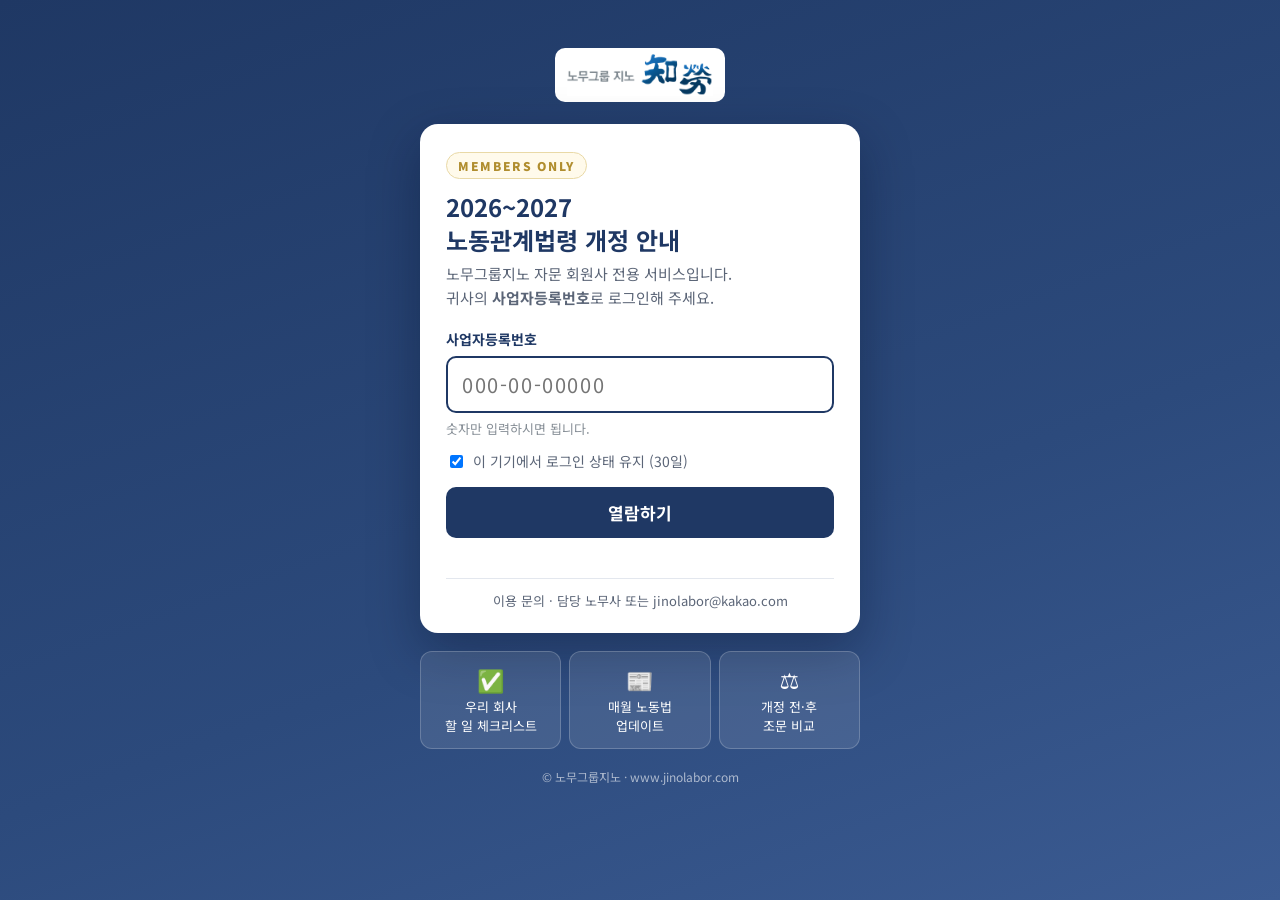
==== law/index.html @ d59f6408 "회원사 전용 노동관계법령 개정 안내(law) 추가 — 사업자번호 로그인, 우리 회사 할 일, 월별 업데이트, TEAM JINO 관리 화면 Co-Authored-By: Claude " ====
<!DOCTYPE html>
<html lang="ko">
<head>
<meta charset="utf-8">
<meta name="viewport" content="width=device-width, initial-scale=1">
<title>2026~2027 노동관계법령 개정 안내 | 노무그룹지노 회원사 전용</title>
<meta name="robots" content="noindex">
<link rel="icon" href="logo.png">
<link rel="apple-touch-icon" href="logo.png">
<link rel="stylesheet" href="style.css">
</head>
<body>

<!-- 로그인 -->
<section class="login" id="login">
 <div class="in">
  <img class="lg" src="logo.png" alt="노무그룹지노">
  <div class="lcard">
   <span class="mo">MEMBERS ONLY</span>
   <h1>2026~2027<br>노동관계법령 개정 안내</h1>
   <p>노무그룹지노 자문 회원사 전용 서비스입니다.<br>귀사의 <b>사업자등록번호</b>로 로그인해 주세요.</p>
   <form id="lform" autocomplete="off">
    <label class="f" for="biz">사업자등록번호</label>
    <input type="text" id="biz" inputmode="numeric" placeholder="000-00-00000" maxlength="12">
    <div class="hint">숫자만 입력하시면 됩니다.</div>
    <label class="rem"><input type="checkbox" id="remember" checked> 이 기기에서 로그인 상태 유지 (30일)</label>
    <button class="go" id="lgo" type="submit">열람하기</button>
   </form>
   <div class="lmsg" id="lmsg"></div>
   <div class="lhelp">이용 문의 · 담당 노무사 또는 jinolabor@kakao.com</div>
  </div>
  <div class="feat">
   <div><b>✅</b>우리 회사<br>할 일 체크리스트</div>
   <div><b>📰</b>매월 노동법<br>업데이트</div>
   <div><b>⚖️</b>개정 전·후<br>조문 비교</div>
  </div>
  <div class="cp">© 노무그룹지노 · www.jinolabor.com</div>
 </div>
</section>

<!-- 본문 -->
<div id="app" hidden>
 <header class="top"><div class="wrap topbar">
  <img class="lg" src="logo.png" alt="노무그룹지노">
  <h1>2026~2027 노동관계법령 개정 안내</h1>
  <span class="who">🔒 <b id="meName"></b> 전용</span>
  <button class="tbtn" id="btnProf">회사 정보</button>
  <button class="tbtn" id="btnOut">로그아웃</button>
 </div></header>
 <nav class="tabs"><div class="wrap">
  <button class="tab" data-t="todo">✅ 우리 회사 할 일<span class="cnt" id="cntTodo"></span></button>
  <button class="tab" data-t="month">📰 월별 업데이트<span class="new" id="newMonth" hidden>NEW</span></button>
  <button class="tab" data-t="all">📚 전체 개정사항<span class="cnt" id="cntAll"></span></button>
 </div></nav>
 <main class="wrap">
  <div id="profBox"></div>
  <section id="v-todo"></section>
  <section id="v-month" hidden></section>
  <section id="v-all" hidden></section>
 </main>
 <footer><div class="fb">
  <span class="ex">본 자료는 <b id="footName"></b> 전용으로 제공되며, 외부 배포를 삼가 주시기 바랍니다.</span><br>
  법령 내용은 공포·고시 원문을 기준으로 정리했으며, 귀사에 적용되는지 애매한 부분은 담당 노무사와 상의해 주세요.<br>
  <b>노무그룹지노</b> · 용산센트럴파크타워 업무동 1003호 · jinolabor@kakao.com · www.jinolabor.com
 </div></footer>
</div>
<div class="loading" id="loading" hidden>불러오는 중…</div>

<script src="common.js"></script>
<script>
var TOKEN='',ME=null,P={},ITEMS=[],ISSUES=[],CHECKS={},TAB='todo',F='open',ALLF={cat:'',mine:true},CUR_ISSUE=null,OPEN=new Set(),PROF_OPEN=false;
var TKEY='jino-law-member-token';

/* ---------- 로그인 ---------- */
function bizDigits(s){return String(s||'').replace(/\D/g,'').slice(0,10)}
function bizFmt(d){return d.length<=3?d:d.length<=5?d.slice(0,3)+'-'+d.slice(3):d.slice(0,3)+'-'+d.slice(3,5)+'-'+d.slice(5)}
function bizValid(d){if(!/^\d{10}$/.test(d))return false;var w=[1,3,7,1,3,7,1,3,5],s=0;for(var i=0;i<9;i++)s+=d[i]*w[i];s+=Math.floor(d[8]*5/10);return (10-s%10)%10===+d[9]}
function say(t,err){var m=$('#lmsg');m.textContent=t||'';m.className='lmsg'+(err?' err':'')}
$('#biz').addEventListener('input',function(){var d=bizDigits(this.value);this.value=bizFmt(d)});
$('#lform').onsubmit=async function(ev){
  ev.preventDefault();var d=bizDigits($('#biz').value);
  if(d.length!==10){say('사업자등록번호 10자리를 모두 입력해 주세요.',true);return}
  if(!bizValid(d)){say('올바른 사업자등록번호가 아닙니다. 다시 확인해 주세요.',true);return}
  $('#lgo').disabled=true;say('확인하는 중…');
  try{
    var r=await rpcCall('law_login',{p_biz:d,p_days:$('#remember').checked?30:1});
    if(!r||!r.ok){say({notfound:'등록되지 않은 사업자등록번호입니다. 담당 노무사에게 문의해 주세요.',inactive:'이용이 중지된 회원사입니다. 담당 노무사에게 문의해 주세요.',ratelimited:'잠시 후 다시 시도해 주세요. (여러 번 틀려 10분간 제한됩니다)',format:'사업자등록번호 10자리를 입력해 주세요.'}[r&&r.error]||'로그인하지 못했습니다.',true);return}
    TOKEN=r.token;if($('#remember').checked)mem.set(TKEY,TOKEN);else mem.sset(TKEY,TOKEN);
    say('');await boot();
  }catch(e){say('연결하지 못했습니다. 잠시 후 다시 시도해 주세요.',true)}
  finally{$('#lgo').disabled=false}
};
function logout(msg){
  if(TOKEN)rpcCall('law_logout',{p_token:TOKEN}).catch(function(){});
  TOKEN='';mem.del(TKEY);mem.sdel(TKEY);$('#app').hidden=true;$('#login').hidden=false;$('#biz').value='';say(msg||'',!!msg);
}
$('#btnOut').onclick=function(){logout('')};
async function api(fn,args){
  try{return await rpcCall(fn,Object.assign({p_token:TOKEN},args||{}))}
  catch(e){if(e.code==='denied'){logout('로그인이 만료되었습니다. 다시 로그인해 주세요.')}throw e}
}

/* ---------- 불러오기 ---------- */
async function boot(){
  $('#login').hidden=true;$('#loading').hidden=false;
  try{
    var c=await api('law_content');
    ME=c.me;P=ME.profile||{};CHECKS=c.checks||{};
    ITEMS=(c.items||[]).map(prep).sort(function(a,b){return (a.dt?a.dt:9e15)-(b.dt?b.dt:9e15)||a.no-b.no});
    ISSUES=c.issues||[];
    $('#meName').textContent=ME.name;$('#footName').textContent=ME.name;
    document.title=ME.name+' 전용 · 노동관계법령 개정 안내 | 노무그룹지노';
    PROF_OPEN=!ME.profile_confirmed;
    $('#loading').hidden=true;$('#app').hidden=false;
    var latest=ISSUES[0];$('#newMonth').hidden=!(latest&&latest.published_at&&(Date.now()-new Date(latest.published_at))<40*864e5);
    renderAll();window.scrollTo(0,0);
  }catch(e){$('#loading').hidden=true;if(e.code!=='denied'){$('#login').hidden=false;say('자료를 불러오지 못했습니다. 잠시 후 다시 시도해 주세요.',true)}}
}
function renderAll(){renderProf();renderTodo();renderMonth();renderAll2();setTab(TAB)}
function setTab(t){TAB=t;$$('.tab').forEach(function(b){b.classList.toggle('on',b.dataset.t===t)});['todo','month','all'].forEach(function(k){$('#v-'+k).hidden=k!==t})}
$$('.tab').forEach(function(b){b.onclick=function(){setTab(b.dataset.t);window.scrollTo({top:0,behavior:'smooth'})}});

/* ---------- 회사 정보 ---------- */
$('#btnProf').onclick=function(){PROF_OPEN=!PROF_OPEN;renderProf();if(PROF_OPEN)window.scrollTo({top:0,behavior:'smooth'})};
function renderProf(){
  var box=$('#profBox');
  if(!PROF_OPEN){box.innerHTML='';return}
  var D=Object.assign({},P);
  box.innerHTML='<div class="box prof"><h3>🏢 우리 회사 정보를 확인해 주세요</h3>'+
    '<p>회사 상황에 맞는 개정사항만 골라서 보여 드리기 위한 정보입니다. 노무그룹지노가 미리 입력해 두었으니 다르면 고쳐 주세요.</p>'+
    '<div class="pq"><b>상시 근로자 수</b><div class="seg" data-k="size">'+SIZES.map(function(s){return '<button data-v="'+s[0]+'" class="'+(D.size===s[0]?'on':'')+'">'+s[1]+'</button>'}).join('')+'</div></div>'+
    FLAGS.map(function(f){return '<div class="pq"><b>'+f[1]+'</b><div class="seg" data-k="'+f[0]+'"><button data-v="1" class="'+(D[f[0]]?'on':'')+'">해당</button><button data-v="0" class="'+(D[f[0]]?'':'on')+'">해당 없음</button></div></div>'}).join('')+
    '<div class="acts">'+(ME.profile_confirmed?'<button class="btn" id="pfCancel">닫기</button>':'')+'<button class="btn pri" id="pfSave">확인했습니다</button></div></div>';
  $$('.seg',box).forEach(function(sg){sg.onclick=function(e){var b=e.target.closest('button');if(!b)return;var k=sg.dataset.k;D[k]=k==='size'?b.dataset.v:b.dataset.v==='1';$$('button',sg).forEach(function(x){x.classList.toggle('on',x===b)})}});
  if($('#pfCancel'))$('#pfCancel').onclick=function(){PROF_OPEN=false;renderProf()};
  $('#pfSave').onclick=async function(){
    if(!D.size){toast('상시 근로자 수를 골라 주세요.');return}
    this.disabled=true;
    try{await api('law_profile_set',{p_profile:D});P=D;ME.profile=D;ME.profile_confirmed=true;PROF_OPEN=false;renderAll();toast('회사 정보를 저장했습니다. 해당 항목만 보여 드립니다.')}
    catch(e){toast('저장하지 못했습니다.');this.disabled=false}
  };
}

/* ---------- 체크 ---------- */
async function setCheck(key,st){
  var old=CHECKS[key]||'';var nv=old===st?'':st;
  if(nv)CHECKS[key]=nv;else delete CHECKS[key];renderTodo();renderMonth();renderAll2();
  try{await api('law_check_set',{p_key:key,p_state:nv});
    toast(nv==='done'?'조치 완료로 표시했습니다.':nv==='na'?'해당 없음으로 표시했습니다.':nv==='ask'?'상담 요청을 남겼습니다. 담당 노무사가 연락드리겠습니다.':'표시를 지웠습니다.')}
  catch(e){if(old)CHECKS[key]=old;else delete CHECKS[key];renderTodo();renderMonth();renderAll2();toast('저장하지 못했습니다.')}
}
document.addEventListener('click',function(e){
  var b=e.target.closest('[data-chk]');if(b){e.stopPropagation();setCheck(b.dataset.key,b.dataset.chk);return}
  var m=e.target.closest('.tmain');if(m){var t=m.closest('.todo');var k=t.dataset.key;t.classList.toggle('open');t.classList.contains('open')?OPEN.add(k):OPEN.delete(k);return}
  var go=e.target.closest('[data-goitem]');if(go){goItem(+go.dataset.goitem);return}
});
function goItem(no){var key='item:'+no;OPEN.add(key);F='all';setTab('todo');renderTodo();var el=$('#v-todo .todo[data-key="'+key+'"]');if(el)el.scrollIntoView({behavior:'smooth',block:'center'})}

/* ---------- 할 일 카드 ---------- */
function card(o,opt){
  var key='item:'+o.no,st=CHECKS[key]||'',ap=applies(o,P);
  return '<div class="todo st-'+(st||'none')+(OPEN.has(key)?' open':'')+'" data-key="'+key+'">'+
   '<div class="trow"><div class="dt"><div class="d">'+(o.dt?fmt(o.dt):'미정')+'</div><span class="dd '+o.s+'">'+esc(o.dd)+'</span></div>'+
   '<div class="tmain"><div class="tlaw">'+esc(o.law)+tagsHtml(o)+(!ap?'<span class="tag">우리 회사 해당 없음</span>':'')+'</div>'+
   '<div class="tsum">'+esc(o.summary)+'</div>'+
   (o.action?'<div class="tact"><b>회사가 할 일</b> · '+esc(o.action)+'</div>':'')+
   '<div class="tmore">▾ 눌러서 개정 전·후 비교 보기</div></div>'+
   '<div class="tbtns">'+
    '<button class="sbtn s-done'+(st==='done'?' on':'')+'" data-chk="done" data-key="'+key+'">✓ 조치 완료</button>'+
    '<button class="sbtn s-na'+(st==='na'?' on':'')+'" data-chk="na" data-key="'+key+'">— 해당 없음</button>'+
    '<button class="sbtn s-ask'+(st==='ask'?' on':'')+'" data-chk="ask" data-key="'+key+'">💬 상담 요청</button>'+
   '</div></div>'+
   '<div class="tdet">'+detailHtml(o)+'</div></div>';
}

/* ---------- 우리 회사 할 일 ---------- */
function mine(){return ITEMS.filter(function(o){return applies(o,P)&&!o.ref})}
function renderTodo(){
  var M=mine(),st=function(o){return CHECKS['item:'+o.no]||''};
  var done=M.filter(function(o){return st(o)==='done'}).length,na=M.filter(function(o){return st(o)==='na'}).length,ask=M.filter(function(o){return st(o)==='ask'}).length;
  var open=M.filter(function(o){var s=st(o);return s!=='done'&&s!=='na'});
  var pct=M.length?Math.round((done+na)/M.length*100):0;
  $('#cntTodo').textContent=open.length;
  var h='<div class="psum" style="margin-bottom:12px">우리 회사 기준: '+profileText(P).map(function(t){return '<span class="tg">'+esc(t)+'</span>'}).join('')+' <a href="#" id="editProf" style="font-size:13px">수정</a></div>';
  h+='<div class="sum"><div class="k main"><span>우리 회사 해당 개정사항</span><b>'+M.length+'건</b><span>'+(done+na)+'건 확인 · 진행률 '+pct+'%</span><div class="bar"><i style="width:'+pct+'%"></i></div></div>'+
     '<div class="k" data-f="open"><b style="color:var(--soon)">'+open.length+'</b><span>남은 할 일</span></div>'+
     '<div class="k" data-f="done"><b style="color:var(--done)">'+done+'</b><span>조치 완료</span></div>'+
     '<div class="k" data-f="ask"><b style="color:var(--ask)">'+ask+'</b><span>상담 요청</span></div></div>';
  var FL=[['open','남은 할 일',open.length],['done','조치 완료',done],['na','해당 없음',na],['ask','상담 요청',ask],['all','전체',M.length]];
  h+='<div class="chips" style="margin-bottom:6px">'+FL.map(function(f){return '<button class="chip'+(F===f[0]?' on':'')+'" data-f="'+f[0]+'">'+f[1]+'<span class="n">'+f[2]+'</span></button>'}).join('')+'</div>';
  if(F==='open'){
    var G=[['late','⚠ 이미 시행 중 — 아직 확인하지 않은 항목',function(o){return o.s==='done'}],['soon','⏰ 60일 안에 시행',function(o){return o.s==='soon'}],['plan','🗓 이후 시행 예정',function(o){return o.s==='plan'}],['tbd','⏳ 시행일 미확정',function(o){return o.s==='tbd'}]];
    if(!open.length)h+='<div class="empty">🎉 우리 회사에 해당하는 개정사항을 모두 확인하셨습니다.</div>';
    G.forEach(function(g){var L=open.filter(g[2]);if(!L.length)return;h+='<div class="grp '+g[0]+'">'+g[1]+' <span class="n">'+L.length+'건</span></div>'+L.map(function(o){return card(o)}).join('')});
  }else{
    var L=F==='all'?M:M.filter(function(o){return st(o)===F});
    h+=L.length?'<div style="margin-top:12px">'+L.map(function(o){return card(o)}).join('')+'</div>':'<div class="empty" style="margin-top:12px">해당하는 항목이 없습니다.</div>';
  }
  var other=ITEMS.filter(function(o){return !applies(o,P)});
  if(other.length)h+='<details class="fold"><summary>우리 회사에 해당하지 않는 개정사항 '+other.length+'건 보기 (건설업·외국인 고용 등 조건부 항목)</summary>'+other.map(function(o){return card(o)}).join('')+'</details>';
  $('#v-todo').innerHTML=h;
  $$('#v-todo [data-f]').forEach(function(b){b.onclick=function(){F=b.dataset.f;renderTodo()}});
  var ep=$('#editProf');if(ep)ep.onclick=function(e){e.preventDefault();PROF_OPEN=true;renderProf();window.scrollTo({top:0,behavior:'smooth'})};
}

/* ---------- 월별 업데이트 ---------- */
function renderMonth(){
  var v=$('#v-month');
  if(!ISSUES.length){v.innerHTML='<div class="empty">월별 업데이트는 매월 초에 게시됩니다. 게시되면 이곳에서 확인하실 수 있습니다.</div>'+monthRows(ym(TODAY));return}
  if(!CUR_ISSUE||!ISSUES.some(function(x){return x.id===CUR_ISSUE}))CUR_ISSUE=ISSUES[0].id;
  var m=ISSUES.find(function(x){return x.id===CUR_ISSUE});
  var items=(m.items||[]).map(function(it,i){return Object.assign({_i:i},it)});
  var my=items.filter(function(it){return applies(it,P)}),others=items.filter(function(it){return !applies(it,P)});
  var h=ISSUES.length>1?'<div class="mtabs">'+ISSUES.map(function(x,i){return '<button class="chip'+(x.id===CUR_ISSUE?' on':'')+'" data-iss="'+esc(x.id)+'">'+esc(x.title||x.id)+(i===0?' · 최신':'')+'</button>'}).join('')+'</div>':'';
  var nx=nextYm(m.id);
  h+='<div class="mhero"><div><div class="mt">'+esc(m.title||m.id)+' · '+dot(m.issued)+' 발행</div><div class="lead">'+esc(m.lead||'')+'</div><div class="per">대상 기간 '+esc(m.period||'')+'</div></div>'+
     '<div class="kpis"><div class="kpi" data-jump="mNew"><b>'+my.length+'</b><span>우리 회사 소식</span></div><div class="kpi" data-jump="mNow"><b>'+rowsIn(m.id).length+'</b><span>'+(+m.id.slice(5))+'월 시행</span></div><div class="kpi" data-jump="mNext"><b>'+rowsIn(nx).length+'</b><span>'+(+nx.slice(5))+'월 시행 예정</span></div></div></div>';
  h+='<div class="h2" id="mNew" style="margin-top:22px">🆕 이달의 새 소식 <small>우리 회사 해당 '+my.length+'건 · 제목을 누르면 펼쳐집니다</small></div>';
  h+=my.length?'<div class="acc">'+my.map(function(it){return accItem(m,it)}).join('')+'</div>':'<div class="empty">이달에는 우리 회사에 해당하는 새 소식이 없습니다.</div>';
  if(others.length)h+='<details class="fold"><summary>우리 회사에 해당하지 않는 소식 '+others.length+'건 보기</summary><div class="acc">'+others.map(function(it){return accItem(m,it)}).join('')+'</div></details>';
  h+=monthRows(m.id);
  v.innerHTML=h;
  $$('[data-iss]',v).forEach(function(b){b.onclick=function(){CUR_ISSUE=b.dataset.iss;renderMonth()}});
  $$('.ah',v).forEach(function(b){b.onclick=function(){b.parentElement.classList.toggle('open')}});
  $$('[data-jump]',v).forEach(function(k){k.onclick=function(){var t=document.getElementById(k.dataset.jump);if(t)t.scrollIntoView({behavior:'smooth',block:'start'})}});
}
function accItem(m,it){
  var key='issue:'+m.id+':'+it._i,st=CHECKS[key]||'';
  return '<div class="ai"><button class="ah"><span class="kind" style="background:'+(KC[it.kind]||'#495057')+'">'+esc(it.kind)+'</span><span class="ttl"><b>'+esc(it.title)+'</b><small>'+dot(it.date)+' · '+esc(it.law)+(it.cond?' · <em>'+esc(it.cond)+' 해당</em>':'')+(st==='ask'?' · <em style="color:var(--ask)">상담 요청함</em>':'')+'</small></span><span class="chev">▾</span></button>'+
    '<div class="ab">'+bulletList(it.body)+(it.action?'<div class="ac"><b>✅ 회사 대응</b>'+esc(it.action)+'</div>':'')+
    '<div class="row">'+(okUrl(it.url)?'<a class="src" href="'+esc(it.url)+'" target="_blank" rel="noopener">원문 보기 ↗</a>':'')+
    '<button class="sbtn s-ask'+(st==='ask'?' on':'')+'" data-chk="ask" data-key="'+key+'" style="margin-left:auto">💬 '+(st==='ask'?'상담 요청함':'이 내용 상담 요청')+'</button></div></div></div>';
}
function nextYm(s){var y=+s.slice(0,4),m=+s.slice(5)+1;if(m>12){m=1;y++}return y+'-'+String(m).padStart(2,'0')}
function rowsIn(s){return ITEMS.filter(function(o){return o.dt&&ym(o.dt)===s&&applies(o,P)})}
function monthRows(s){
  var nx=nextYm(s),a=rowsIn(s),b=rowsIn(nx);
  function rows(L){return L.map(function(o){return '<div class="todo" style="cursor:pointer" data-goitem="'+o.no+'"><div class="trow" style="grid-template-columns:96px 1fr auto"><div class="dt"><div class="d">'+fmt(o.dt)+'</div></div><div><div class="tlaw">'+esc(o.law)+'</div><div style="font-size:15.5px">'+esc(o.summary.split('\n')[0])+'</div></div><div class="muted" style="font-size:13px;white-space:nowrap">할 일 보기 →</div></div></div>'}).join('')}
  return '<div class="h2" id="mNow">📌 '+(+s.slice(5))+'월에 시행되는 개정사항 <small>우리 회사 해당 '+a.length+'건</small></div>'+(a.length?rows(a):'<div class="empty">이달 시행되는 해당 개정사항이 없습니다.</div>')+
    '<div class="h2" id="mNext">⏭ '+(+nx.slice(5))+'월 시행 예정 <small>우리 회사 해당 '+b.length+'건 · 미리 준비하세요</small></div>'+(b.length?rows(b):'<div class="empty">다음 달 시행 예정인 해당 개정사항이 없습니다.</div>');
}

/* ---------- 전체 개정사항 ---------- */
function renderAll2(){
  var v=$('#v-all');
  var L=ITEMS.filter(function(o){return (!ALLF.mine||applies(o,P))&&(!ALLF.cat||(o.cats||[]).indexOf(ALLF.cat)>=0)});
  $('#cntAll').textContent=ITEMS.length;
  var h='<div class="box"><div class="chips" style="margin-bottom:10px"><button class="chip'+(ALLF.mine?' on':'')+'" data-mine="1">우리 회사 해당만</button><button class="chip'+(!ALLF.mine?' on':'')+'" data-mine="0">전체 '+ITEMS.length+'건</button></div>'+
    '<div class="chips"><button class="chip'+(!ALLF.cat?' on':'')+'" data-cat="">전체 분야</button>'+CATS.map(function(c){var n=ITEMS.filter(function(o){return (o.cats||[]).indexOf(c)>=0&&(!ALLF.mine||applies(o,P))}).length;return n?'<button class="chip'+(ALLF.cat===c?' on':'')+'" data-cat="'+c+'">'+c+'<span class="n">'+n+'</span></button>':''}).join('')+'</div></div>';
  var lastM='';
  L.forEach(function(o){var k=o.dt?ym(o.dt):'미정';if(k!==lastM){lastM=k;h+='<div class="grp">'+(o.dt?o.dt.getFullYear()+'년 '+(o.dt.getMonth()+1)+'월':'시행일 미정')+'</div>'}h+=card(o)});
  if(!L.length)h+='<div class="empty">조건에 맞는 항목이 없습니다.</div>';
  v.innerHTML=h;
  $$('[data-mine]',v).forEach(function(b){b.onclick=function(){ALLF.mine=b.dataset.mine==='1';renderAll2()}});
  $$('[data-cat]',v).forEach(function(b){b.onclick=function(){ALLF.cat=b.dataset.cat;renderAll2()}});
}

/* ---------- 시작 ---------- */
(function(){TOKEN=mem.get(TKEY)||mem.sget(TKEY)||'';if(TOKEN)boot();else $('#biz').focus()})();
</script>
</body>
</html>
---- law/style.css ----
@import url('https://fonts.googleapis.com/css2?family=Noto+Sans+KR:wght@400;500;700;900&display=swap');
:root{--navy:#1F3864;--navy2:#2c4a7c;--ink:#1d2433;--sub:#5b6577;--line:#e3e7ee;--bg:#f4f6fa;--card:#fff;
--done:#2f9e44;--soon:#d9480f;--plan:#1971c2;--tbd:#7048e8;--na:#868e96;--ask:#e67700}
*{box-sizing:border-box}
html{scroll-behavior:smooth}
body{margin:0;font-family:'Noto Sans KR',system-ui,sans-serif;background:var(--bg);color:var(--ink);font-size:16px;line-height:1.6;-webkit-font-smoothing:antialiased}
button{font-family:inherit}
[hidden]{display:none!important}
.wrap{max-width:1080px;margin:0 auto;padding:0 18px}

/* 로그인 */
.login{min-height:100vh;background:linear-gradient(160deg,#1F3864 0%,#2c4a7c 60%,#3b5b92 100%);padding:48px 18px}
.login .in{max-width:440px;margin:0 auto}
.login .lg{display:block;height:42px;background:#fff;border-radius:10px;padding:6px 12px;box-sizing:content-box;margin:0 auto 22px}
.lcard{background:#fff;border-radius:18px;padding:28px 26px 22px;box-shadow:0 18px 50px rgba(5,15,40,.35)}
.mo{display:inline-block;font-size:12px;font-weight:900;letter-spacing:.14em;color:#b08d2e;border:1px solid #e9d9a6;background:#fffaeb;border-radius:99px;padding:3px 11px}
.lcard h1{color:var(--navy);font-size:24px;margin:12px 0 6px;line-height:1.35}
.lcard p{margin:0 0 18px;color:var(--sub);font-size:15px}
.lcard label.f{display:block;font-size:14px;font-weight:700;color:var(--navy);margin-bottom:6px}
.lcard input[type=text],.lcard input[type=password]{width:100%;border:2px solid var(--line);border-radius:10px;padding:12px 14px;font-size:20px;font-family:inherit;letter-spacing:.08em}
.lcard input:focus{outline:0;border-color:var(--navy)}
.lcard .hint{font-size:13px;color:#868e96;margin-top:6px}
.lcard .rem{display:flex;gap:7px;align-items:center;font-size:14px;color:var(--sub);margin:10px 0 14px;cursor:pointer}
.go{width:100%;background:var(--navy);color:#fff;border:0;border-radius:10px;padding:13px;font-size:17px;font-weight:700;cursor:pointer}
.go:disabled{opacity:.6;cursor:wait}
.lmsg{min-height:22px;margin-top:10px;font-size:14px;text-align:center;color:var(--sub)}
.lmsg.err{color:#c92a2a}
.lhelp{border-top:1px solid var(--line);margin-top:8px;padding-top:12px;font-size:13px;color:var(--sub);text-align:center}
.feat{display:grid;grid-template-columns:repeat(3,1fr);gap:8px;margin-top:18px}
.feat div{background:rgba(255,255,255,.1);border:1px solid rgba(255,255,255,.2);border-radius:12px;color:#fff;text-align:center;padding:12px 6px;font-size:13px;line-height:1.45}
.feat b{display:block;font-size:22px;margin-bottom:2px}
.cp{color:rgba(255,255,255,.6);font-size:12px;text-align:center;margin-top:18px}

/* 머리 */
header.top{background:var(--navy);color:#fff;padding:16px 0 18px}
.topbar{display:flex;align-items:center;gap:12px;flex-wrap:wrap}
.topbar .lg{height:34px;background:#fff;border-radius:8px;padding:4px 9px;box-sizing:content-box}
.topbar h1{font-size:20px;margin:0;font-weight:900;letter-spacing:-.01em;flex:1;min-width:200px}
.who{background:rgba(255,255,255,.12);border:1px solid rgba(255,255,255,.25);border-radius:99px;padding:4px 12px;font-size:14px}
.tbtn{background:transparent;color:#fff;border:1px solid rgba(255,255,255,.4);border-radius:8px;padding:5px 10px;font-size:13px;cursor:pointer}
.tbtn:hover{background:rgba(255,255,255,.12)}
nav.tabs{position:sticky;top:0;z-index:30;background:var(--bg);border-bottom:1px solid var(--line)}
nav.tabs .wrap{display:flex;gap:4px;overflow-x:auto}
.tab{border:0;background:transparent;padding:14px 16px 12px;font-size:16px;font-weight:700;color:var(--sub);cursor:pointer;border-bottom:3px solid transparent;white-space:nowrap}
.tab.on{color:var(--navy);border-bottom-color:var(--navy)}
.tab .cnt{display:inline-block;min-width:20px;font-size:12px;background:#e7ecf5;color:var(--navy);border-radius:99px;padding:0 7px;margin-left:5px;vertical-align:1px}
.tab .new{font-size:11px;background:var(--soon);color:#fff;border-radius:4px;padding:0 5px;margin-left:5px;vertical-align:2px}
main{padding:22px 0 50px}

/* 공통 카드 */
.box{background:#fff;border:1px solid var(--line);border-radius:14px;padding:18px 20px;margin-bottom:16px}
.h2{display:flex;align-items:center;gap:8px;flex-wrap:wrap;font-size:19px;font-weight:900;color:var(--navy);margin:26px 0 10px}
.h2:first-child{margin-top:0}
.h2 small{font-size:14px;font-weight:500;color:var(--sub)}
.muted{color:var(--sub)}
.chips{display:flex;gap:6px;flex-wrap:wrap}
.chip{border:1px solid var(--line);background:#fff;border-radius:99px;padding:5px 13px;font-size:14px;cursor:pointer;color:var(--ink)}
.chip.on{background:var(--navy);color:#fff;border-color:var(--navy)}
.chip .n{font-size:12px;opacity:.75;margin-left:3px}

/* 회사 정보 */
.prof{background:linear-gradient(135deg,#fff8e6,#fff3d6);border:1px solid #f5d48a}
.prof h3{margin:0 0 4px;font-size:18px;color:#7a5200}
.prof p{margin:0 0 14px;font-size:14px;color:#8a6a1f}
.pq{display:grid;grid-template-columns:150px 1fr;gap:10px;align-items:center;margin-bottom:10px}
.pq>b{font-size:15px}
.seg{display:flex;flex-wrap:wrap;gap:6px}
.seg button{border:1px solid #e0c98f;background:#fff;border-radius:8px;padding:6px 12px;font-size:14px;cursor:pointer}
.seg button.on{background:var(--navy);color:#fff;border-color:var(--navy)}
.prof .acts{display:flex;gap:8px;justify-content:flex-end;margin-top:6px}
.btn{border:1px solid var(--line);background:#fff;border-radius:9px;padding:8px 16px;font-size:15px;font-weight:700;cursor:pointer;color:var(--ink)}
.btn.pri{background:var(--navy);border-color:var(--navy);color:#fff}
.btn.sm{padding:5px 11px;font-size:13px}
.btn:disabled{opacity:.5;cursor:default}
.psum{display:flex;flex-wrap:wrap;gap:6px;align-items:center;font-size:14px;color:var(--sub)}
.psum .tg{background:#eef2f8;color:var(--navy2);border-radius:6px;padding:2px 9px;font-weight:700}

/* 진행 요약 */
.sum{display:grid;grid-template-columns:1.4fr repeat(3,1fr);gap:10px;margin-bottom:16px}
.sum .k{background:#fff;border:1px solid var(--line);border-radius:14px;padding:14px 16px;cursor:pointer;transition:.15s}
.sum .k:hover{border-color:var(--navy)}
.sum .k b{display:block;font-size:30px;font-weight:900;line-height:1.1}
.sum .k span{font-size:14px;color:var(--sub)}
.sum .main{cursor:default;background:var(--navy);color:#fff;border-color:var(--navy)}
.sum .main span{color:rgba(255,255,255,.8)}
.bar{height:8px;background:rgba(255,255,255,.25);border-radius:99px;margin-top:10px;overflow:hidden}
.bar i{display:block;height:100%;background:#8ce99a;border-radius:99px;transition:width .4s}

/* 할 일 목록 */
.grp{display:flex;align-items:center;gap:8px;font-size:15px;font-weight:900;margin:22px 0 8px;color:var(--navy)}
.grp .n{font-weight:500;color:var(--sub);font-size:13px}
.grp.late{color:#c92a2a}
.todo{background:#fff;border:1px solid var(--line);border-radius:14px;margin-bottom:10px;overflow:hidden;transition:.15s}
.todo.st-done{background:#f6fbf7;border-color:#c3e6cb}
.todo.st-na{opacity:.6}
.todo.st-ask{border-color:#ffd8a8;box-shadow:inset 4px 0 0 var(--ask)}
.trow{display:grid;grid-template-columns:96px 1fr auto;gap:14px;padding:14px 16px;align-items:start}
.dt{text-align:center;padding-top:2px}
.dt .d{font-weight:900;font-size:15px;color:var(--navy)}
.dd{display:inline-block;font-size:12px;font-weight:700;border-radius:6px;padding:1px 7px;margin-top:3px;color:#fff;background:var(--plan)}
.dd.soon{background:var(--soon)}.dd.done{background:#868e96}.dd.tbd{background:var(--tbd)}
.tmain{cursor:pointer;min-width:0}
.tlaw{font-size:13px;font-weight:700;color:var(--navy2)}
.tlaw .tag{font-weight:500;font-size:12px;color:var(--sub);border:1px solid var(--line);border-radius:4px;padding:0 5px;margin-left:4px;white-space:nowrap}
.tlaw .tag.c{color:#0b7285;border-color:#99e9f2;background:#e3fafc}
.tlaw .tag.r{color:#e8590c;border-color:#ffd8a8;background:#fff4e6}
.tsum{font-size:17px;font-weight:700;line-height:1.45;margin:2px 0 6px;white-space:pre-line}
.tact{font-size:15px;color:#2b5d34;background:#ebfbee;border-radius:8px;padding:6px 10px;display:inline-block}
.tact b{color:#2b8a3e}
.tmore{font-size:13px;color:var(--sub);margin-top:6px}
.todo.open .tmore{display:none}
.tbtns{display:flex;flex-direction:column;gap:6px;min-width:112px}
.sbtn{border:1px solid var(--line);background:#fff;border-radius:8px;padding:6px 10px;font-size:13.5px;font-weight:700;cursor:pointer;color:var(--sub);text-align:left;white-space:nowrap}
.sbtn:hover{border-color:var(--navy2);color:var(--navy2)}
.sbtn.on.s-done{background:var(--done);border-color:var(--done);color:#fff}
.sbtn.on.s-na{background:var(--na);border-color:var(--na);color:#fff}
.sbtn.on.s-ask{background:var(--ask);border-color:var(--ask);color:#fff}
.tdet{display:none;border-top:1px solid var(--line);background:#fafbfd;padding:16px 18px 18px 126px}
.todo.open .tdet{display:block}
.art{font-size:13.5px;color:var(--sub);margin-bottom:10px;white-space:pre-line}
.ba{display:grid;grid-template-columns:1fr 30px 1fr;align-items:stretch}
.bx{border-radius:10px;padding:12px 14px;white-space:pre-line;font-size:15px;line-height:1.65}
.bx h4{margin:0 0 6px;font-size:13px;letter-spacing:.05em}
.bef{background:#f1f3f5;color:#495057}
.aft{background:#e7f5ff;color:#0b3a6e;border:1px solid #a5d8ff}
.arr{display:flex;align-items:center;justify-content:center;font-size:22px;color:var(--navy)}
.tips{margin-top:12px;display:grid;grid-template-columns:1.4fr 1fr;gap:12px}
.tip{background:#fff4e6;border:1px solid #ffd8a8;border-radius:10px;padding:12px 14px;white-space:pre-line;font-size:15px}
.frm{background:#fff;border:1px solid var(--line);border-radius:10px;padding:12px 14px;white-space:pre-line;font-size:15px}
.tip h4,.frm h4{margin:0 0 6px;font-size:13px;color:var(--navy)}
.empty{text-align:center;color:var(--sub);padding:30px 10px;background:#fff;border:1px dashed var(--line);border-radius:14px}
.fold{margin-top:18px}
.fold summary{cursor:pointer;font-weight:700;color:var(--sub);font-size:15px;padding:10px 0}

/* 월별 소식 */
.mhero{display:grid;grid-template-columns:1fr auto;gap:18px;align-items:center;background:linear-gradient(135deg,#f1f5fb,#eef2f8);border:1px solid #dbe3ef;border-radius:14px;padding:18px 20px;margin-bottom:6px}
.mhero .mt{font-size:14px;font-weight:700;color:var(--navy2)}
.mhero .lead{font-size:17px;line-height:1.65;margin:6px 0 4px}
.mhero .per{font-size:13px;color:var(--sub)}
.kpis{display:flex;gap:8px}
.kpi{background:#fff;border:1px solid #dbe3ef;border-radius:12px;padding:10px 14px;min-width:92px;text-align:center;cursor:pointer}
.kpi:hover{border-color:var(--navy)}
.kpi b{display:block;font-size:26px;font-weight:900;color:var(--navy);line-height:1.15}
.kpi span{font-size:13px;color:var(--sub);white-space:nowrap}
.acc{border:1px solid var(--line);border-radius:12px;overflow:hidden;background:#fff}
.ai+.ai{border-top:1px solid var(--line)}
.ah{width:100%;display:grid;grid-template-columns:auto 1fr auto;gap:12px;align-items:center;text-align:left;background:#fff;border:0;padding:14px 16px;cursor:pointer;color:var(--ink)}
.ah:hover{background:#f8fafc}
.kind{font-size:13px;font-weight:700;border-radius:6px;padding:3px 0;color:#fff;width:78px;text-align:center;display:inline-block}
.ah .ttl b{display:block;font-size:16.5px;line-height:1.45}
.ah .ttl small{display:block;font-size:13.5px;color:var(--sub);margin-top:2px}
.ah .ttl em{font-style:normal;color:#0b7285;font-weight:700}
.chev{color:var(--sub);font-size:18px;transition:.2s}
.ai.open .chev{transform:rotate(180deg)}
.ab{display:none;padding:2px 18px 18px 106px;background:#f8fafc}
.ai.open .ab{display:block}
.bl{margin:0;padding-left:18px;font-size:15.5px;line-height:1.75;color:#343a40}
.ab .ac{margin-top:12px;background:#fff;border:1px solid #b2f2bb;border-left:4px solid var(--done);border-radius:8px;padding:10px 14px;font-size:15px}
.ab .ac b{display:block;color:#2b8a3e;font-size:13px;margin-bottom:2px}
.ab .row{display:flex;gap:10px;align-items:center;flex-wrap:wrap;margin-top:10px}
.src{font-size:14px;color:#1864ab;text-decoration:none;font-weight:700}
.mtabs{display:flex;gap:8px;flex-wrap:wrap;margin-bottom:12px}

footer{max-width:1080px;margin:0 auto 40px;padding:0 18px;font-size:13.5px;color:var(--sub)}
footer .fb{background:#fff;border:1px solid var(--line);border-radius:12px;padding:14px 16px}
footer .ex{color:#c92a2a}
.toast{position:fixed;left:50%;bottom:24px;transform:translateX(-50%);background:#212529;color:#fff;border-radius:10px;padding:10px 16px;font-size:14px;z-index:100;opacity:0;transition:.25s;pointer-events:none}
.toast.show{opacity:1}
.loading{text-align:center;padding:60px 10px;color:var(--sub)}

@media(max-width:760px){
 .feat{grid-template-columns:1fr}
 .sum{grid-template-columns:1fr 1fr}.sum .main{grid-column:1/-1}
 .trow{grid-template-columns:1fr;gap:8px}.dt{text-align:left;display:flex;gap:8px;align-items:center}.dd{margin:0}
 .tbtns{flex-direction:row;flex-wrap:wrap}.sbtn{flex:1;text-align:center}
 .tdet{padding:14px 16px}.ba{grid-template-columns:1fr}.arr{transform:rotate(90deg);padding:4px}.tips{grid-template-columns:1fr}
 .pq{grid-template-columns:1fr;gap:4px}
 .mhero{grid-template-columns:1fr}.kpi{flex:1;min-width:0}
 .ab{padding:2px 16px 16px}.ah{grid-template-columns:1fr auto}.ah .kind{grid-column:1/-1;width:auto;justify-self:start;padding:2px 8px}
 .topbar h1{font-size:17px}
}
@media print{nav.tabs,.tbtns,.tbtn,.prof .acts{display:none!important}.todo .tdet{display:block}}
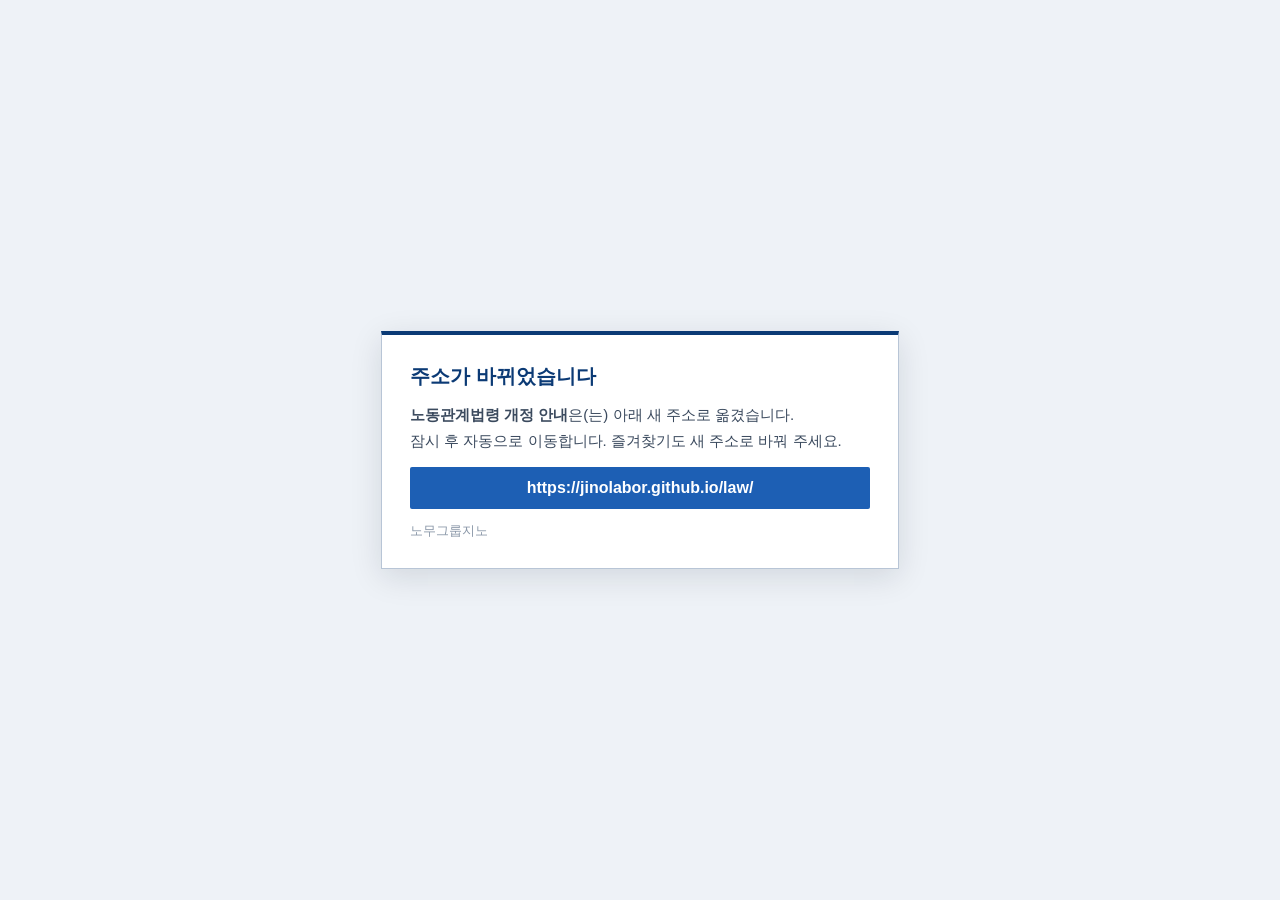
==== commit 245dea3d: "jinolabor로 이전: 예전 화면을 새 주소 안내 화면으로 교체 프로그램 본문은 jinolabor/jinolabor.github.io, jinolabor/settlement 로" ====
--- a/law/index.html
+++ b/law/index.html
@@ -1,262 +1,22 @@
 <!DOCTYPE html>
-<html lang="ko">
-<head>
-<meta charset="utf-8">
-<meta name="viewport" content="width=device-width, initial-scale=1">
-<title>2026~2027 노동관계법령 개정 안내 | 노무그룹지노 회원사 전용</title>
-<meta name="robots" content="noindex">
-<link rel="icon" href="logo.png">
-<link rel="apple-touch-icon" href="logo.png">
-<link rel="stylesheet" href="style.css">
-</head>
-<body>
-
-<!-- 로그인 -->
-<section class="login" id="login">
- <div class="in">
-  <img class="lg" src="logo.png" alt="노무그룹지노">
-  <div class="lcard">
-   <span class="mo">MEMBERS ONLY</span>
-   <h1>2026~2027<br>노동관계법령 개정 안내</h1>
-   <p>노무그룹지노 자문 회원사 전용 서비스입니다.<br>귀사의 <b>사업자등록번호</b>로 로그인해 주세요.</p>
-   <form id="lform" autocomplete="off">
-    <label class="f" for="biz">사업자등록번호</label>
-    <input type="text" id="biz" inputmode="numeric" placeholder="000-00-00000" maxlength="12">
-    <div class="hint">숫자만 입력하시면 됩니다.</div>
-    <label class="rem"><input type="checkbox" id="remember" checked> 이 기기에서 로그인 상태 유지 (30일)</label>
-    <button class="go" id="lgo" type="submit">열람하기</button>
-   </form>
-   <div class="lmsg" id="lmsg"></div>
-   <div class="lhelp">이용 문의 · 담당 노무사 또는 jinolabor@kakao.com</div>
-  </div>
-  <div class="feat">
-   <div><b>✅</b>우리 회사<br>할 일 체크리스트</div>
-   <div><b>📰</b>매월 노동법<br>업데이트</div>
-   <div><b>⚖️</b>개정 전·후<br>조문 비교</div>
-  </div>
-  <div class="cp">© 노무그룹지노 · www.jinolabor.com</div>
- </div>
-</section>
-
-<!-- 본문 -->
-<div id="app" hidden>
- <header class="top"><div class="wrap topbar">
-  <img class="lg" src="logo.png" alt="노무그룹지노">
-  <h1>2026~2027 노동관계법령 개정 안내</h1>
-  <span class="who">🔒 <b id="meName"></b> 전용</span>
-  <button class="tbtn" id="btnProf">회사 정보</button>
-  <button class="tbtn" id="btnOut">로그아웃</button>
- </div></header>
- <nav class="tabs"><div class="wrap">
-  <button class="tab" data-t="todo">✅ 우리 회사 할 일<span class="cnt" id="cntTodo"></span></button>
-  <button class="tab" data-t="month">📰 월별 업데이트<span class="new" id="newMonth" hidden>NEW</span></button>
-  <button class="tab" data-t="all">📚 전체 개정사항<span class="cnt" id="cntAll"></span></button>
- </div></nav>
- <main class="wrap">
-  <div id="profBox"></div>
-  <section id="v-todo"></section>
-  <section id="v-month" hidden></section>
-  <section id="v-all" hidden></section>
- </main>
- <footer><div class="fb">
-  <span class="ex">본 자료는 <b id="footName"></b> 전용으로 제공되며, 외부 배포를 삼가 주시기 바랍니다.</span><br>
-  법령 내용은 공포·고시 원문을 기준으로 정리했으며, 귀사에 적용되는지 애매한 부분은 담당 노무사와 상의해 주세요.<br>
-  <b>노무그룹지노</b> · 용산센트럴파크타워 업무동 1003호 · jinolabor@kakao.com · www.jinolabor.com
- </div></footer>
+<html lang="ko"><head><meta charset="utf-8">
+<meta name="viewport" content="width=device-width,initial-scale=1">
+<meta name="robots" content="noindex,nofollow">
+<title>주소가 바뀌었습니다 · 노동관계법령 개정 안내</title>
+<meta http-equiv="refresh" content="3;url=https://jinolabor.github.io/law/">
+<style>
+body{margin:0;min-height:100vh;display:grid;place-items:center;background:#eef2f7;font-family:"Malgun Gothic","Apple SD Gothic Neo",sans-serif;color:#1b2533;padding:16px;box-sizing:border-box}
+.box{background:#fff;border:1px solid #b8c5d6;border-top:4px solid #0b3a75;max-width:460px;width:100%;padding:28px;box-shadow:0 8px 30px rgba(11,25,45,.12)}
+h1{margin:0 0 12px;font-size:20px;color:#0b3a75}
+p{margin:0 0 14px;line-height:1.7;font-size:15px;color:#3b4a5e}
+a.btn{display:block;text-align:center;background:#1d5fb4;color:#fff;text-decoration:none;padding:12px;font-weight:700;border-radius:2px;word-break:break-all}
+small{display:block;margin-top:14px;color:#8a97a8;font-size:12.5px}
+</style></head><body>
+<div class="box">
+<h1>주소가 바뀌었습니다</h1>
+<p><b>노동관계법령 개정 안내</b>은(는) 아래 새 주소로 옮겼습니다.<br>잠시 후 자동으로 이동합니다. 즐겨찾기도 새 주소로 바꿔 주세요.</p>
+<a class="btn" id="go" href="https://jinolabor.github.io/law/">https://jinolabor.github.io/law/</a>
+<small>노무그룹지노</small>
 </div>
-<div class="loading" id="loading" hidden>불러오는 중…</div>
-
-<script src="common.js"></script>
-<script>
-var TOKEN='',ME=null,P={},ITEMS=[],ISSUES=[],CHECKS={},TAB='todo',F='open',ALLF={cat:'',mine:true},CUR_ISSUE=null,OPEN=new Set(),PROF_OPEN=false;
-var TKEY='jino-law-member-token';
-
-/* ---------- 로그인 ---------- */
-function bizDigits(s){return String(s||'').replace(/\D/g,'').slice(0,10)}
-function bizFmt(d){return d.length<=3?d:d.length<=5?d.slice(0,3)+'-'+d.slice(3):d.slice(0,3)+'-'+d.slice(3,5)+'-'+d.slice(5)}
-function bizValid(d){if(!/^\d{10}$/.test(d))return false;var w=[1,3,7,1,3,7,1,3,5],s=0;for(var i=0;i<9;i++)s+=d[i]*w[i];s+=Math.floor(d[8]*5/10);return (10-s%10)%10===+d[9]}
-function say(t,err){var m=$('#lmsg');m.textContent=t||'';m.className='lmsg'+(err?' err':'')}
-$('#biz').addEventListener('input',function(){var d=bizDigits(this.value);this.value=bizFmt(d)});
-$('#lform').onsubmit=async function(ev){
-  ev.preventDefault();var d=bizDigits($('#biz').value);
-  if(d.length!==10){say('사업자등록번호 10자리를 모두 입력해 주세요.',true);return}
-  if(!bizValid(d)){say('올바른 사업자등록번호가 아닙니다. 다시 확인해 주세요.',true);return}
-  $('#lgo').disabled=true;say('확인하는 중…');
-  try{
-    var r=await rpcCall('law_login',{p_biz:d,p_days:$('#remember').checked?30:1});
-    if(!r||!r.ok){say({notfound:'등록되지 않은 사업자등록번호입니다. 담당 노무사에게 문의해 주세요.',inactive:'이용이 중지된 회원사입니다. 담당 노무사에게 문의해 주세요.',ratelimited:'잠시 후 다시 시도해 주세요. (여러 번 틀려 10분간 제한됩니다)',format:'사업자등록번호 10자리를 입력해 주세요.'}[r&&r.error]||'로그인하지 못했습니다.',true);return}
-    TOKEN=r.token;if($('#remember').checked)mem.set(TKEY,TOKEN);else mem.sset(TKEY,TOKEN);
-    say('');await boot();
-  }catch(e){say('연결하지 못했습니다. 잠시 후 다시 시도해 주세요.',true)}
-  finally{$('#lgo').disabled=false}
-};
-function logout(msg){
-  if(TOKEN)rpcCall('law_logout',{p_token:TOKEN}).catch(function(){});
-  TOKEN='';mem.del(TKEY);mem.sdel(TKEY);$('#app').hidden=true;$('#login').hidden=false;$('#biz').value='';say(msg||'',!!msg);
-}
-$('#btnOut').onclick=function(){logout('')};
-async function api(fn,args){
-  try{return await rpcCall(fn,Object.assign({p_token:TOKEN},args||{}))}
-  catch(e){if(e.code==='denied'){logout('로그인이 만료되었습니다. 다시 로그인해 주세요.')}throw e}
-}
-
-/* ---------- 불러오기 ---------- */
-async function boot(){
-  $('#login').hidden=true;$('#loading').hidden=false;
-  try{
-    var c=await api('law_content');
-    ME=c.me;P=ME.profile||{};CHECKS=c.checks||{};
-    ITEMS=(c.items||[]).map(prep).sort(function(a,b){return (a.dt?a.dt:9e15)-(b.dt?b.dt:9e15)||a.no-b.no});
-    ISSUES=c.issues||[];
-    $('#meName').textContent=ME.name;$('#footName').textContent=ME.name;
-    document.title=ME.name+' 전용 · 노동관계법령 개정 안내 | 노무그룹지노';
-    PROF_OPEN=!ME.profile_confirmed;
-    $('#loading').hidden=true;$('#app').hidden=false;
-    var latest=ISSUES[0];$('#newMonth').hidden=!(latest&&latest.published_at&&(Date.now()-new Date(latest.published_at))<40*864e5);
-    renderAll();window.scrollTo(0,0);
-  }catch(e){$('#loading').hidden=true;if(e.code!=='denied'){$('#login').hidden=false;say('자료를 불러오지 못했습니다. 잠시 후 다시 시도해 주세요.',true)}}
-}
-function renderAll(){renderProf();renderTodo();renderMonth();renderAll2();setTab(TAB)}
-function setTab(t){TAB=t;$$('.tab').forEach(function(b){b.classList.toggle('on',b.dataset.t===t)});['todo','month','all'].forEach(function(k){$('#v-'+k).hidden=k!==t})}
-$$('.tab').forEach(function(b){b.onclick=function(){setTab(b.dataset.t);window.scrollTo({top:0,behavior:'smooth'})}});
-
-/* ---------- 회사 정보 ---------- */
-$('#btnProf').onclick=function(){PROF_OPEN=!PROF_OPEN;renderProf();if(PROF_OPEN)window.scrollTo({top:0,behavior:'smooth'})};
-function renderProf(){
-  var box=$('#profBox');
-  if(!PROF_OPEN){box.innerHTML='';return}
-  var D=Object.assign({},P);
-  box.innerHTML='<div class="box prof"><h3>🏢 우리 회사 정보를 확인해 주세요</h3>'+
-    '<p>회사 상황에 맞는 개정사항만 골라서 보여 드리기 위한 정보입니다. 노무그룹지노가 미리 입력해 두었으니 다르면 고쳐 주세요.</p>'+
-    '<div class="pq"><b>상시 근로자 수</b><div class="seg" data-k="size">'+SIZES.map(function(s){return '<button data-v="'+s[0]+'" class="'+(D.size===s[0]?'on':'')+'">'+s[1]+'</button>'}).join('')+'</div></div>'+
-    FLAGS.map(function(f){return '<div class="pq"><b>'+f[1]+'</b><div class="seg" data-k="'+f[0]+'"><button data-v="1" class="'+(D[f[0]]?'on':'')+'">해당</button><button data-v="0" class="'+(D[f[0]]?'':'on')+'">해당 없음</button></div></div>'}).join('')+
-    '<div class="acts">'+(ME.profile_confirmed?'<button class="btn" id="pfCancel">닫기</button>':'')+'<button class="btn pri" id="pfSave">확인했습니다</button></div></div>';
-  $$('.seg',box).forEach(function(sg){sg.onclick=function(e){var b=e.target.closest('button');if(!b)return;var k=sg.dataset.k;D[k]=k==='size'?b.dataset.v:b.dataset.v==='1';$$('button',sg).forEach(function(x){x.classList.toggle('on',x===b)})}});
-  if($('#pfCancel'))$('#pfCancel').onclick=function(){PROF_OPEN=false;renderProf()};
-  $('#pfSave').onclick=async function(){
-    if(!D.size){toast('상시 근로자 수를 골라 주세요.');return}
-    this.disabled=true;
-    try{await api('law_profile_set',{p_profile:D});P=D;ME.profile=D;ME.profile_confirmed=true;PROF_OPEN=false;renderAll();toast('회사 정보를 저장했습니다. 해당 항목만 보여 드립니다.')}
-    catch(e){toast('저장하지 못했습니다.');this.disabled=false}
-  };
-}
-
-/* ---------- 체크 ---------- */
-async function setCheck(key,st){
-  var old=CHECKS[key]||'';var nv=old===st?'':st;
-  if(nv)CHECKS[key]=nv;else delete CHECKS[key];renderTodo();renderMonth();renderAll2();
-  try{await api('law_check_set',{p_key:key,p_state:nv});
-    toast(nv==='done'?'조치 완료로 표시했습니다.':nv==='na'?'해당 없음으로 표시했습니다.':nv==='ask'?'상담 요청을 남겼습니다. 담당 노무사가 연락드리겠습니다.':'표시를 지웠습니다.')}
-  catch(e){if(old)CHECKS[key]=old;else delete CHECKS[key];renderTodo();renderMonth();renderAll2();toast('저장하지 못했습니다.')}
-}
-document.addEventListener('click',function(e){
-  var b=e.target.closest('[data-chk]');if(b){e.stopPropagation();setCheck(b.dataset.key,b.dataset.chk);return}
-  var m=e.target.closest('.tmain');if(m){var t=m.closest('.todo');var k=t.dataset.key;t.classList.toggle('open');t.classList.contains('open')?OPEN.add(k):OPEN.delete(k);return}
-  var go=e.target.closest('[data-goitem]');if(go){goItem(+go.dataset.goitem);return}
-});
-function goItem(no){var key='item:'+no;OPEN.add(key);F='all';setTab('todo');renderTodo();var el=$('#v-todo .todo[data-key="'+key+'"]');if(el)el.scrollIntoView({behavior:'smooth',block:'center'})}
-
-/* ---------- 할 일 카드 ---------- */
-function card(o,opt){
-  var key='item:'+o.no,st=CHECKS[key]||'',ap=applies(o,P);
-  return '<div class="todo st-'+(st||'none')+(OPEN.has(key)?' open':'')+'" data-key="'+key+'">'+
-   '<div class="trow"><div class="dt"><div class="d">'+(o.dt?fmt(o.dt):'미정')+'</div><span class="dd '+o.s+'">'+esc(o.dd)+'</span></div>'+
-   '<div class="tmain"><div class="tlaw">'+esc(o.law)+tagsHtml(o)+(!ap?'<span class="tag">우리 회사 해당 없음</span>':'')+'</div>'+
-   '<div class="tsum">'+esc(o.summary)+'</div>'+
-   (o.action?'<div class="tact"><b>회사가 할 일</b> · '+esc(o.action)+'</div>':'')+
-   '<div class="tmore">▾ 눌러서 개정 전·후 비교 보기</div></div>'+
-   '<div class="tbtns">'+
-    '<button class="sbtn s-done'+(st==='done'?' on':'')+'" data-chk="done" data-key="'+key+'">✓ 조치 완료</button>'+
-    '<button class="sbtn s-na'+(st==='na'?' on':'')+'" data-chk="na" data-key="'+key+'">— 해당 없음</button>'+
-    '<button class="sbtn s-ask'+(st==='ask'?' on':'')+'" data-chk="ask" data-key="'+key+'">💬 상담 요청</button>'+
-   '</div></div>'+
-   '<div class="tdet">'+detailHtml(o)+'</div></div>';
-}
-
-/* ---------- 우리 회사 할 일 ---------- */
-function mine(){return ITEMS.filter(function(o){return applies(o,P)&&!o.ref})}
-function renderTodo(){
-  var M=mine(),st=function(o){return CHECKS['item:'+o.no]||''};
-  var done=M.filter(function(o){return st(o)==='done'}).length,na=M.filter(function(o){return st(o)==='na'}).length,ask=M.filter(function(o){return st(o)==='ask'}).length;
-  var open=M.filter(function(o){var s=st(o);return s!=='done'&&s!=='na'});
-  var pct=M.length?Math.round((done+na)/M.length*100):0;
-  $('#cntTodo').textContent=open.length;
-  var h='<div class="psum" style="margin-bottom:12px">우리 회사 기준: '+profileText(P).map(function(t){return '<span class="tg">'+esc(t)+'</span>'}).join('')+' <a href="#" id="editProf" style="font-size:13px">수정</a></div>';
-  h+='<div class="sum"><div class="k main"><span>우리 회사 해당 개정사항</span><b>'+M.length+'건</b><span>'+(done+na)+'건 확인 · 진행률 '+pct+'%</span><div class="bar"><i style="width:'+pct+'%"></i></div></div>'+
-     '<div class="k" data-f="open"><b style="color:var(--soon)">'+open.length+'</b><span>남은 할 일</span></div>'+
-     '<div class="k" data-f="done"><b style="color:var(--done)">'+done+'</b><span>조치 완료</span></div>'+
-     '<div class="k" data-f="ask"><b style="color:var(--ask)">'+ask+'</b><span>상담 요청</span></div></div>';
-  var FL=[['open','남은 할 일',open.length],['done','조치 완료',done],['na','해당 없음',na],['ask','상담 요청',ask],['all','전체',M.length]];
-  h+='<div class="chips" style="margin-bottom:6px">'+FL.map(function(f){return '<button class="chip'+(F===f[0]?' on':'')+'" data-f="'+f[0]+'">'+f[1]+'<span class="n">'+f[2]+'</span></button>'}).join('')+'</div>';
-  if(F==='open'){
-    var G=[['late','⚠ 이미 시행 중 — 아직 확인하지 않은 항목',function(o){return o.s==='done'}],['soon','⏰ 60일 안에 시행',function(o){return o.s==='soon'}],['plan','🗓 이후 시행 예정',function(o){return o.s==='plan'}],['tbd','⏳ 시행일 미확정',function(o){return o.s==='tbd'}]];
-    if(!open.length)h+='<div class="empty">🎉 우리 회사에 해당하는 개정사항을 모두 확인하셨습니다.</div>';
-    G.forEach(function(g){var L=open.filter(g[2]);if(!L.length)return;h+='<div class="grp '+g[0]+'">'+g[1]+' <span class="n">'+L.length+'건</span></div>'+L.map(function(o){return card(o)}).join('')});
-  }else{
-    var L=F==='all'?M:M.filter(function(o){return st(o)===F});
-    h+=L.length?'<div style="margin-top:12px">'+L.map(function(o){return card(o)}).join('')+'</div>':'<div class="empty" style="margin-top:12px">해당하는 항목이 없습니다.</div>';
-  }
-  var other=ITEMS.filter(function(o){return !applies(o,P)});
-  if(other.length)h+='<details class="fold"><summary>우리 회사에 해당하지 않는 개정사항 '+other.length+'건 보기 (건설업·외국인 고용 등 조건부 항목)</summary>'+other.map(function(o){return card(o)}).join('')+'</details>';
-  $('#v-todo').innerHTML=h;
-  $$('#v-todo [data-f]').forEach(function(b){b.onclick=function(){F=b.dataset.f;renderTodo()}});
-  var ep=$('#editProf');if(ep)ep.onclick=function(e){e.preventDefault();PROF_OPEN=true;renderProf();window.scrollTo({top:0,behavior:'smooth'})};
-}
-
-/* ---------- 월별 업데이트 ---------- */
-function renderMonth(){
-  var v=$('#v-month');
-  if(!ISSUES.length){v.innerHTML='<div class="empty">월별 업데이트는 매월 초에 게시됩니다. 게시되면 이곳에서 확인하실 수 있습니다.</div>'+monthRows(ym(TODAY));return}
-  if(!CUR_ISSUE||!ISSUES.some(function(x){return x.id===CUR_ISSUE}))CUR_ISSUE=ISSUES[0].id;
-  var m=ISSUES.find(function(x){return x.id===CUR_ISSUE});
-  var items=(m.items||[]).map(function(it,i){return Object.assign({_i:i},it)});
-  var my=items.filter(function(it){return applies(it,P)}),others=items.filter(function(it){return !applies(it,P)});
-  var h=ISSUES.length>1?'<div class="mtabs">'+ISSUES.map(function(x,i){return '<button class="chip'+(x.id===CUR_ISSUE?' on':'')+'" data-iss="'+esc(x.id)+'">'+esc(x.title||x.id)+(i===0?' · 최신':'')+'</button>'}).join('')+'</div>':'';
-  var nx=nextYm(m.id);
-  h+='<div class="mhero"><div><div class="mt">'+esc(m.title||m.id)+' · '+dot(m.issued)+' 발행</div><div class="lead">'+esc(m.lead||'')+'</div><div class="per">대상 기간 '+esc(m.period||'')+'</div></div>'+
-     '<div class="kpis"><div class="kpi" data-jump="mNew"><b>'+my.length+'</b><span>우리 회사 소식</span></div><div class="kpi" data-jump="mNow"><b>'+rowsIn(m.id).length+'</b><span>'+(+m.id.slice(5))+'월 시행</span></div><div class="kpi" data-jump="mNext"><b>'+rowsIn(nx).length+'</b><span>'+(+nx.slice(5))+'월 시행 예정</span></div></div></div>';
-  h+='<div class="h2" id="mNew" style="margin-top:22px">🆕 이달의 새 소식 <small>우리 회사 해당 '+my.length+'건 · 제목을 누르면 펼쳐집니다</small></div>';
-  h+=my.length?'<div class="acc">'+my.map(function(it){return accItem(m,it)}).join('')+'</div>':'<div class="empty">이달에는 우리 회사에 해당하는 새 소식이 없습니다.</div>';
-  if(others.length)h+='<details class="fold"><summary>우리 회사에 해당하지 않는 소식 '+others.length+'건 보기</summary><div class="acc">'+others.map(function(it){return accItem(m,it)}).join('')+'</div></details>';
-  h+=monthRows(m.id);
-  v.innerHTML=h;
-  $$('[data-iss]',v).forEach(function(b){b.onclick=function(){CUR_ISSUE=b.dataset.iss;renderMonth()}});
-  $$('.ah',v).forEach(function(b){b.onclick=function(){b.parentElement.classList.toggle('open')}});
-  $$('[data-jump]',v).forEach(function(k){k.onclick=function(){var t=document.getElementById(k.dataset.jump);if(t)t.scrollIntoView({behavior:'smooth',block:'start'})}});
-}
-function accItem(m,it){
-  var key='issue:'+m.id+':'+it._i,st=CHECKS[key]||'';
-  return '<div class="ai"><button class="ah"><span class="kind" style="background:'+(KC[it.kind]||'#495057')+'">'+esc(it.kind)+'</span><span class="ttl"><b>'+esc(it.title)+'</b><small>'+dot(it.date)+' · '+esc(it.law)+(it.cond?' · <em>'+esc(it.cond)+' 해당</em>':'')+(st==='ask'?' · <em style="color:var(--ask)">상담 요청함</em>':'')+'</small></span><span class="chev">▾</span></button>'+
-    '<div class="ab">'+bulletList(it.body)+(it.action?'<div class="ac"><b>✅ 회사 대응</b>'+esc(it.action)+'</div>':'')+
-    '<div class="row">'+(okUrl(it.url)?'<a class="src" href="'+esc(it.url)+'" target="_blank" rel="noopener">원문 보기 ↗</a>':'')+
-    '<button class="sbtn s-ask'+(st==='ask'?' on':'')+'" data-chk="ask" data-key="'+key+'" style="margin-left:auto">💬 '+(st==='ask'?'상담 요청함':'이 내용 상담 요청')+'</button></div></div></div>';
-}
-function nextYm(s){var y=+s.slice(0,4),m=+s.slice(5)+1;if(m>12){m=1;y++}return y+'-'+String(m).padStart(2,'0')}
-function rowsIn(s){return ITEMS.filter(function(o){return o.dt&&ym(o.dt)===s&&applies(o,P)})}
-function monthRows(s){
-  var nx=nextYm(s),a=rowsIn(s),b=rowsIn(nx);
-  function rows(L){return L.map(function(o){return '<div class="todo" style="cursor:pointer" data-goitem="'+o.no+'"><div class="trow" style="grid-template-columns:96px 1fr auto"><div class="dt"><div class="d">'+fmt(o.dt)+'</div></div><div><div class="tlaw">'+esc(o.law)+'</div><div style="font-size:15.5px">'+esc(o.summary.split('\n')[0])+'</div></div><div class="muted" style="font-size:13px;white-space:nowrap">할 일 보기 →</div></div></div>'}).join('')}
-  return '<div class="h2" id="mNow">📌 '+(+s.slice(5))+'월에 시행되는 개정사항 <small>우리 회사 해당 '+a.length+'건</small></div>'+(a.length?rows(a):'<div class="empty">이달 시행되는 해당 개정사항이 없습니다.</div>')+
-    '<div class="h2" id="mNext">⏭ '+(+nx.slice(5))+'월 시행 예정 <small>우리 회사 해당 '+b.length+'건 · 미리 준비하세요</small></div>'+(b.length?rows(b):'<div class="empty">다음 달 시행 예정인 해당 개정사항이 없습니다.</div>');
-}
-
-/* ---------- 전체 개정사항 ---------- */
-function renderAll2(){
-  var v=$('#v-all');
-  var L=ITEMS.filter(function(o){return (!ALLF.mine||applies(o,P))&&(!ALLF.cat||(o.cats||[]).indexOf(ALLF.cat)>=0)});
-  $('#cntAll').textContent=ITEMS.length;
-  var h='<div class="box"><div class="chips" style="margin-bottom:10px"><button class="chip'+(ALLF.mine?' on':'')+'" data-mine="1">우리 회사 해당만</button><button class="chip'+(!ALLF.mine?' on':'')+'" data-mine="0">전체 '+ITEMS.length+'건</button></div>'+
-    '<div class="chips"><button class="chip'+(!ALLF.cat?' on':'')+'" data-cat="">전체 분야</button>'+CATS.map(function(c){var n=ITEMS.filter(function(o){return (o.cats||[]).indexOf(c)>=0&&(!ALLF.mine||applies(o,P))}).length;return n?'<button class="chip'+(ALLF.cat===c?' on':'')+'" data-cat="'+c+'">'+c+'<span class="n">'+n+'</span></button>':''}).join('')+'</div></div>';
-  var lastM='';
-  L.forEach(function(o){var k=o.dt?ym(o.dt):'미정';if(k!==lastM){lastM=k;h+='<div class="grp">'+(o.dt?o.dt.getFullYear()+'년 '+(o.dt.getMonth()+1)+'월':'시행일 미정')+'</div>'}h+=card(o)});
-  if(!L.length)h+='<div class="empty">조건에 맞는 항목이 없습니다.</div>';
-  v.innerHTML=h;
-  $$('[data-mine]',v).forEach(function(b){b.onclick=function(){ALLF.mine=b.dataset.mine==='1';renderAll2()}});
-  $$('[data-cat]',v).forEach(function(b){b.onclick=function(){ALLF.cat=b.dataset.cat;renderAll2()}});
-}
-
-/* ---------- 시작 ---------- */
-(function(){TOKEN=mem.get(TKEY)||mem.sget(TKEY)||'';if(TOKEN)boot();else $('#biz').focus()})();
-</script>
-</body>
-</html>
+<script>try{var a=document.getElementById('go');if(location.hash)a.href+=location.hash;setTimeout(function(){location.replace(a.href)},2500)}catch(e){}</script>
+</body></html>
